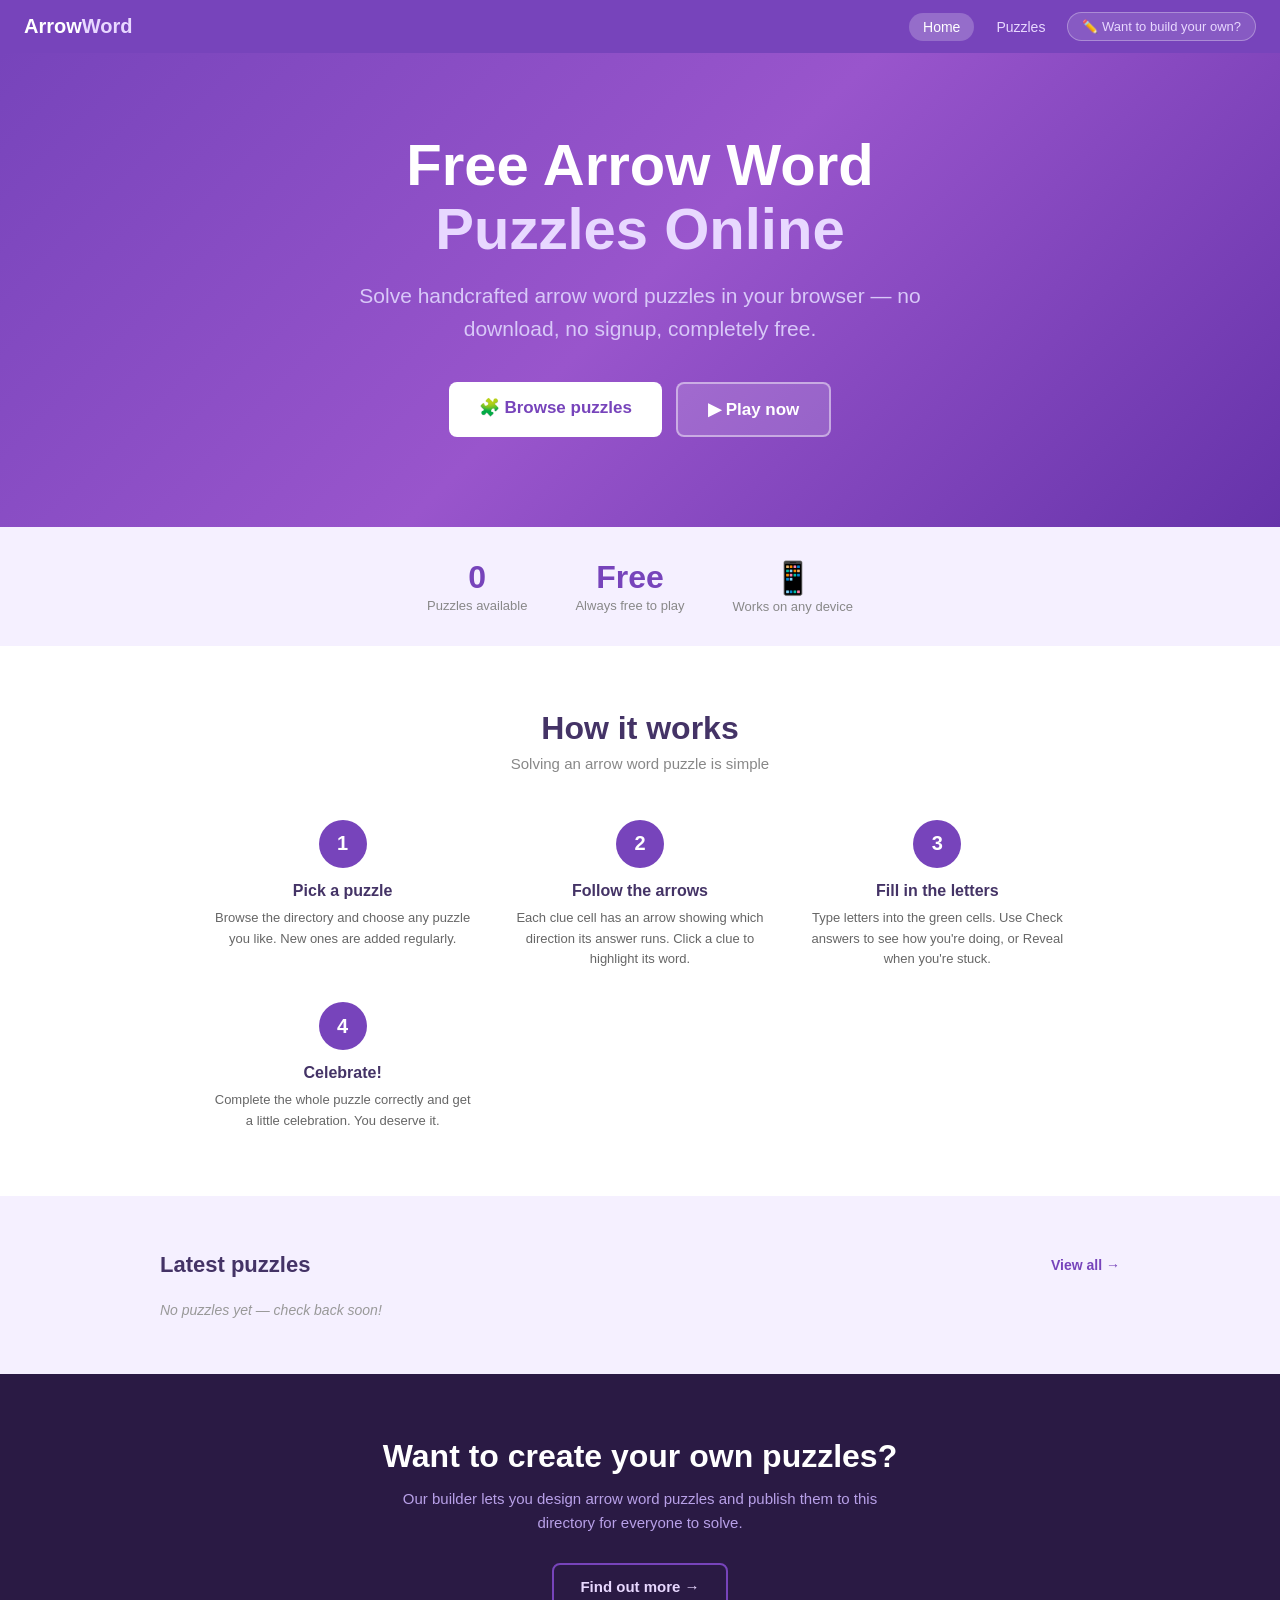
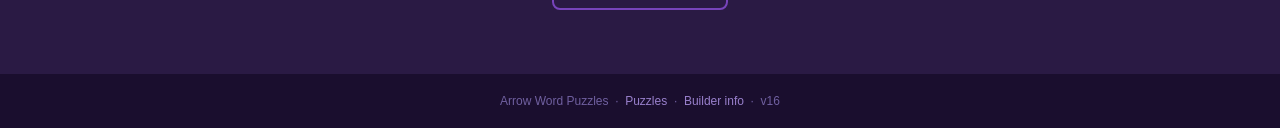
==== index.html @ bbbed2dd "Add files via upload" ====
<!DOCTYPE html>
<html lang="en">
<head>
<meta charset="UTF-8">
<meta name="viewport" content="width=device-width, initial-scale=1.0">
<title>Arrow Word Puzzles — Free Online Puzzles to Solve</title>
<!-- Arrow Word Puzzles v16 - Public home page, solver focused -->
<style>
*{box-sizing:border-box;margin:0;padding:0}
body{font-family:Arial,sans-serif;background:#fff;color:#222;min-height:100vh}
nav{background:#7744bb;color:#fff;padding:12px 24px;display:flex;align-items:center;justify-content:space-between;gap:12px;flex-wrap:wrap}
.nav-brand{font-size:20px;font-weight:700;text-decoration:none;color:#fff}
.nav-brand span{color:#e8d8ff}
.nav-links{display:flex;gap:8px;flex-wrap:wrap;align-items:center}
.nav-links a{color:#e8d8ff;text-decoration:none;padding:6px 14px;border-radius:20px;font-size:14px;font-weight:500;transition:background .15s}
.nav-links a:hover{background:rgba(255,255,255,0.15)}
.nav-links a.active{background:rgba(255,255,255,0.22);color:#fff}
.nav-links a.nav-builder{background:rgba(255,255,255,0.12);border:1px solid rgba(255,255,255,0.3);color:#e8d8ff;font-size:13px}
.nav-links a.nav-builder:hover{background:rgba(255,255,255,0.22)}

/* Hero */
.hero{background:linear-gradient(135deg,#7744bb 0%,#9955cc 50%,#6633aa 100%);color:#fff;padding:80px 24px 90px;text-align:center}
.hero h1{font-size:clamp(30px,6vw,58px);font-weight:700;margin-bottom:18px;line-height:1.1}
.hero h1 span{color:#e8d8ff}
.hero-sub{font-size:clamp(16px,2.5vw,21px);color:#d8c8f8;max-width:580px;margin:0 auto 36px;line-height:1.6}
.hero-btns{display:flex;gap:14px;justify-content:center;flex-wrap:wrap}
.btn{display:inline-block;padding:15px 30px;border-radius:8px;font-size:17px;font-weight:600;text-decoration:none;cursor:pointer;border:none;transition:transform .12s,box-shadow .12s}
.btn:hover{transform:translateY(-2px);box-shadow:0 6px 20px rgba(0,0,0,0.2)}
.btn-primary{background:#fff;color:#7744bb}
.btn-secondary{background:rgba(255,255,255,0.15);color:#fff;border:2px solid rgba(255,255,255,0.45)}
.btn-secondary:hover{background:rgba(255,255,255,0.25)}

/* Stats strip */
.stats{background:#f5f0ff;padding:32px 24px;display:flex;justify-content:center;gap:48px;flex-wrap:wrap}
.stat{text-align:center}
.stat-num{font-size:32px;font-weight:700;color:#7744bb}
.stat-label{font-size:13px;color:#888;margin-top:2px}

/* How it works */
.how{padding:64px 24px;background:#fff}
.section-title{text-align:center;font-size:clamp(22px,4vw,32px);font-weight:700;color:#443366;margin-bottom:8px}
.section-sub{text-align:center;font-size:15px;color:#888;margin-bottom:48px}
.steps{display:grid;grid-template-columns:repeat(auto-fit,minmax(200px,1fr));gap:32px;max-width:860px;margin:0 auto}
.step{text-align:center}
.step-num{width:48px;height:48px;background:#7744bb;color:#fff;border-radius:50%;font-size:20px;font-weight:700;display:flex;align-items:center;justify-content:center;margin:0 auto 14px}
.step h3{font-size:16px;font-weight:700;color:#443366;margin-bottom:8px}
.step p{font-size:13px;color:#666;line-height:1.6}

/* Recent puzzles */
.recent{padding:56px 24px;background:#f5f0ff}
.recent-inner{max-width:960px;margin:0 auto}
.recent-header{display:flex;align-items:center;justify-content:space-between;margin-bottom:24px;flex-wrap:wrap;gap:8px}
.recent-header h2{font-size:22px;font-weight:700;color:#443366}
.recent-header a{color:#7744bb;font-size:14px;font-weight:600;text-decoration:none}
.recent-header a:hover{text-decoration:underline}
.puzzle-strip{display:grid;grid-template-columns:repeat(auto-fill,minmax(210px,1fr));gap:16px}
.puzzle-card{background:#fff;border:1px solid #e0d8f0;border-radius:10px;padding:18px;display:flex;flex-direction:column;gap:10px;cursor:pointer;transition:box-shadow .15s,transform .12s;text-decoration:none;color:inherit}
.puzzle-card:hover{box-shadow:0 4px 16px rgba(119,68,187,0.15);transform:translateY(-2px)}
.puzzle-card-title{font-size:15px;font-weight:700;color:#443366;line-height:1.3}
.puzzle-card-meta{font-size:11px;color:#aaa}
.puzzle-card-size{font-size:11px;color:#888;background:#f0ecff;display:inline-block;padding:2px 8px;border-radius:4px;align-self:flex-start}
.puzzle-card-btn{margin-top:auto;background:#7744bb;color:#fff;border:none;border-radius:6px;padding:9px;font-size:13px;font-weight:600;text-align:center}
.loading{color:#aaa;font-style:italic;font-size:14px;padding:16px 0}

/* Builder promo section */
.builder-promo{background:#2a1a44;color:#fff;padding:64px 24px;text-align:center}
.builder-promo h2{font-size:clamp(22px,4vw,32px);font-weight:700;margin-bottom:12px}
.builder-promo p{font-size:15px;color:#b8a0e8;margin-bottom:28px;max-width:500px;margin-left:auto;margin-right:auto;line-height:1.6}
.btn-ghost{background:transparent;color:#e8d8ff;border:2px solid #7744bb;border-radius:8px;padding:13px 26px;font-size:15px;font-weight:600;text-decoration:none;display:inline-block;transition:background .15s}
.btn-ghost:hover{background:#7744bb}

/* Footer */
footer{background:#1a0e2e;color:#7060a0;text-align:center;padding:20px;font-size:12px}
footer a{color:#9980cc;text-decoration:none}
footer a:hover{text-decoration:underline}
</style>
</head>
<body>
<nav>
  <a class="nav-brand" href="index.html">Arrow<span>Word</span></a>
  <div class="nav-links">
    <a href="index.html" class="active">Home</a>
    <a href="directory.html">Puzzles</a>
    <a href="about-builder.html" class="nav-builder">✏️ Want to build your own?</a>
  </div>
</nav>

<!-- Hero -->
<section class="hero">
  <h1>Free Arrow Word<br><span>Puzzles Online</span></h1>
  <p class="hero-sub">Solve handcrafted arrow word puzzles in your browser — no download, no signup, completely free.</p>
  <div class="hero-btns">
    <a href="directory.html" class="btn btn-primary">🧩 Browse puzzles</a>
    <a href="directory.html" class="btn btn-secondary">▶ Play now</a>
  </div>
</section>

<!-- Live stats -->
<div class="stats">
  <div class="stat"><div class="stat-num" id="stat-count">…</div><div class="stat-label">Puzzles available</div></div>
  <div class="stat"><div class="stat-num">Free</div><div class="stat-label">Always free to play</div></div>
  <div class="stat"><div class="stat-num">📱</div><div class="stat-label">Works on any device</div></div>
</div>

<!-- How it works -->
<section class="how">
  <div class="section-title">How it works</div>
  <div class="section-sub">Solving an arrow word puzzle is simple</div>
  <div class="steps">
    <div class="step">
      <div class="step-num">1</div>
      <h3>Pick a puzzle</h3>
      <p>Browse the directory and choose any puzzle you like. New ones are added regularly.</p>
    </div>
    <div class="step">
      <div class="step-num">2</div>
      <h3>Follow the arrows</h3>
      <p>Each clue cell has an arrow showing which direction its answer runs. Click a clue to highlight its word.</p>
    </div>
    <div class="step">
      <div class="step-num">3</div>
      <h3>Fill in the letters</h3>
      <p>Type letters into the green cells. Use Check answers to see how you're doing, or Reveal when you're stuck.</p>
    </div>
    <div class="step">
      <div class="step-num">4</div>
      <h3>Celebrate!</h3>
      <p>Complete the whole puzzle correctly and get a little celebration. You deserve it.</p>
    </div>
  </div>
</section>

<!-- Recent puzzles -->
<section class="recent">
  <div class="recent-inner">
    <div class="recent-header">
      <h2>Latest puzzles</h2>
      <a href="directory.html">View all →</a>
    </div>
    <div class="puzzle-strip" id="recent-strip">
      <div class="loading">Loading puzzles…</div>
    </div>
  </div>
</section>

<!-- Builder promo -->
<section class="builder-promo">
  <h2>Want to create your own puzzles?</h2>
  <p>Our builder lets you design arrow word puzzles and publish them to this directory for everyone to solve.</p>
  <a href="about-builder.html" class="btn-ghost">Find out more →</a>
</section>

<footer>
  <p>Arrow Word Puzzles &nbsp;·&nbsp; <a href="directory.html">Puzzles</a> &nbsp;·&nbsp; <a href="about-builder.html">Builder info</a> &nbsp;·&nbsp; v16</p>
</footer>

<script src="cloud-storage.js"></script>
<script>
function escHtml(s){return String(s).replace(/&/g,'&amp;').replace(/</g,'&lt;').replace(/>/g,'&gt;');}

async function loadRecent(){
  const strip=document.getElementById('recent-strip');
  try{
    const list=await cloudGetPuzzles();
    document.getElementById('stat-count').textContent=list.length||'0';
    const recent=list.slice(0,4);
    if(!recent.length){
      strip.innerHTML='<div style="color:#999;font-style:italic;font-size:14px">No puzzles yet — check back soon!</div>';
      return;
    }
    strip.innerHTML=recent.map(p=>`
      <a class="puzzle-card" href="directory.html?id=${p.id}">
        <div class="puzzle-card-title">${escHtml(p.title)}</div>
        <div class="puzzle-card-meta">Published ${p.publishedAt}</div>
        ${p.cols&&p.rows?`<div class="puzzle-card-size">${p.cols}×${p.rows} grid</div>`:''}
        <div class="puzzle-card-btn">Solve →</div>
      </a>`).join('');
  }catch(e){
    strip.innerHTML='<div style="color:#aaa;font-size:13px">Could not load puzzles right now.</div>';
    document.getElementById('stat-count').textContent='?';
  }
}
loadRecent();
</script>
</body>
</html>
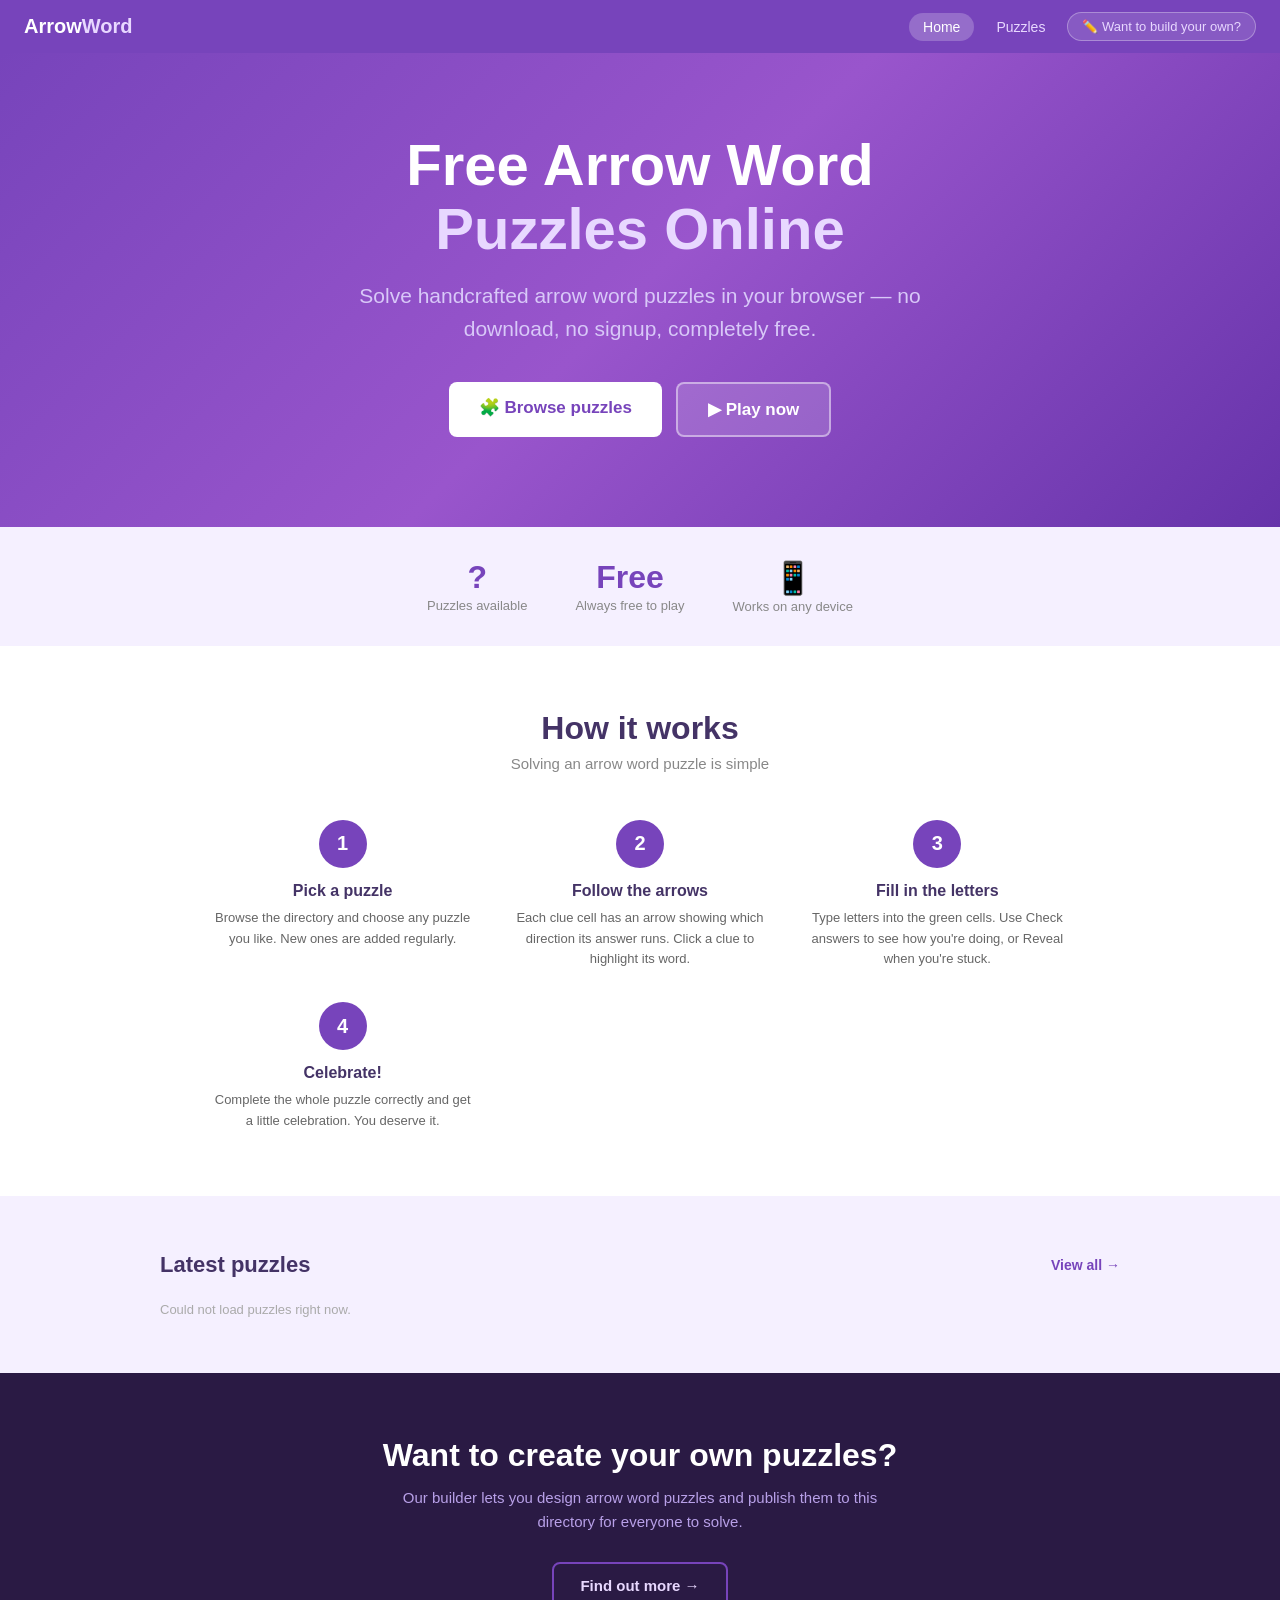
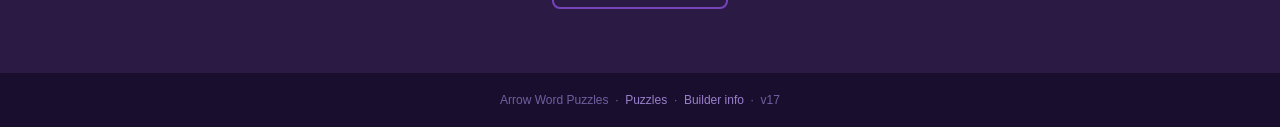
==== commit 1dddc087: "Add files via upload" ====
--- a/index.html
+++ b/index.html
@@ -4,7 +4,7 @@
 <meta charset="UTF-8">
 <meta name="viewport" content="width=device-width, initial-scale=1.0">
 <title>Arrow Word Puzzles — Free Online Puzzles to Solve</title>
-<!-- Arrow Word Puzzles v16 - Public home page, solver focused -->
+<!-- Arrow Word Puzzles v17 - Public home page, solver focused -->
 <style>
 *{box-sizing:border-box;margin:0;padding:0}
 body{font-family:Arial,sans-serif;background:#fff;color:#222;min-height:100vh}
@@ -151,7 +151,7 @@
 </section>
 
 <footer>
-  <p>Arrow Word Puzzles &nbsp;·&nbsp; <a href="directory.html">Puzzles</a> &nbsp;·&nbsp; <a href="about-builder.html">Builder info</a> &nbsp;·&nbsp; v16</p>
+  <p>Arrow Word Puzzles &nbsp;·&nbsp; <a href="directory.html">Puzzles</a> &nbsp;·&nbsp; <a href="about-builder.html">Builder info</a> &nbsp;·&nbsp; v17</p>
 </footer>
 
 <script src="cloud-storage.js"></script>
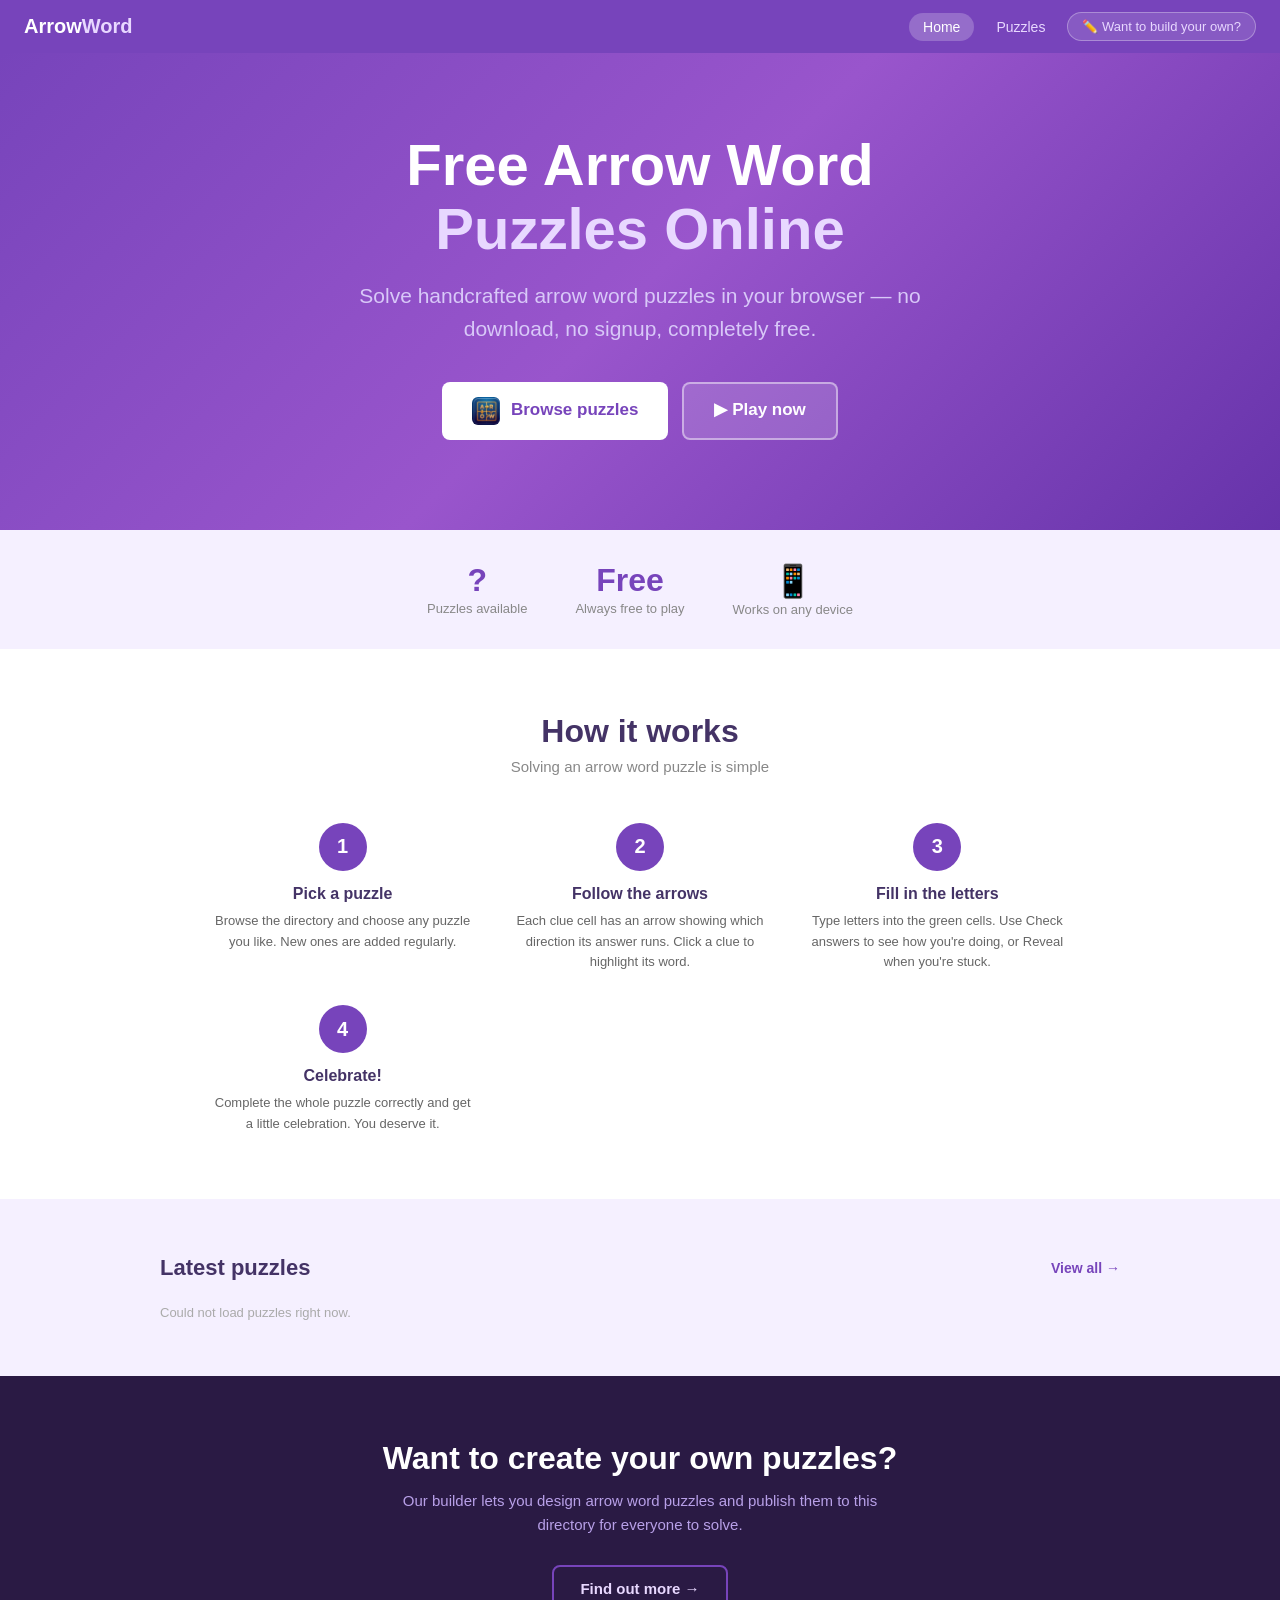
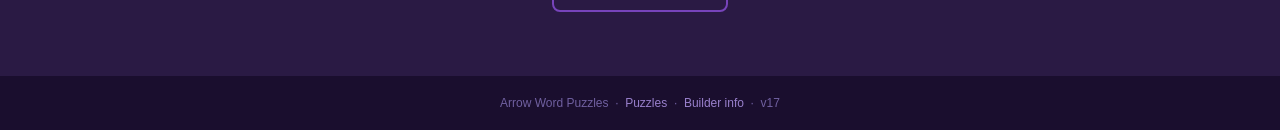
==== commit 72eb29bc: "Add files via upload" ====
--- a/index.html
+++ b/index.html
@@ -2,7 +2,12 @@
 <html lang="en">
 <head>
 <meta charset="UTF-8">
+  <meta http-equiv="Cache-Control" content="no-cache, no-store, must-revalidate">
+  <meta http-equiv="Pragma" content="no-cache">
+  <meta http-equiv="Expires" content="0">
 <meta name="viewport" content="width=device-width, initial-scale=1.0">
+<link rel="icon" type="image/png" href="favicon.png">
+<link rel="apple-touch-icon" href="favicon.png">
 <title>Arrow Word Puzzles — Free Online Puzzles to Solve</title>
 <!-- Arrow Word Puzzles v17 - Public home page, solver focused -->
 <style>
@@ -90,7 +95,7 @@
   <h1>Free Arrow Word<br><span>Puzzles Online</span></h1>
   <p class="hero-sub">Solve handcrafted arrow word puzzles in your browser — no download, no signup, completely free.</p>
   <div class="hero-btns">
-    <a href="directory.html" class="btn btn-primary">🧩 Browse puzzles</a>
+    <a href="directory.html" class="btn btn-primary"><img src="favicon.png" style="width:28px;height:28px;border-radius:6px;vertical-align:middle;margin-right:6px;object-fit:cover"> Browse puzzles</a>
     <a href="directory.html" class="btn btn-secondary">▶ Play now</a>
   </div>
 </section>
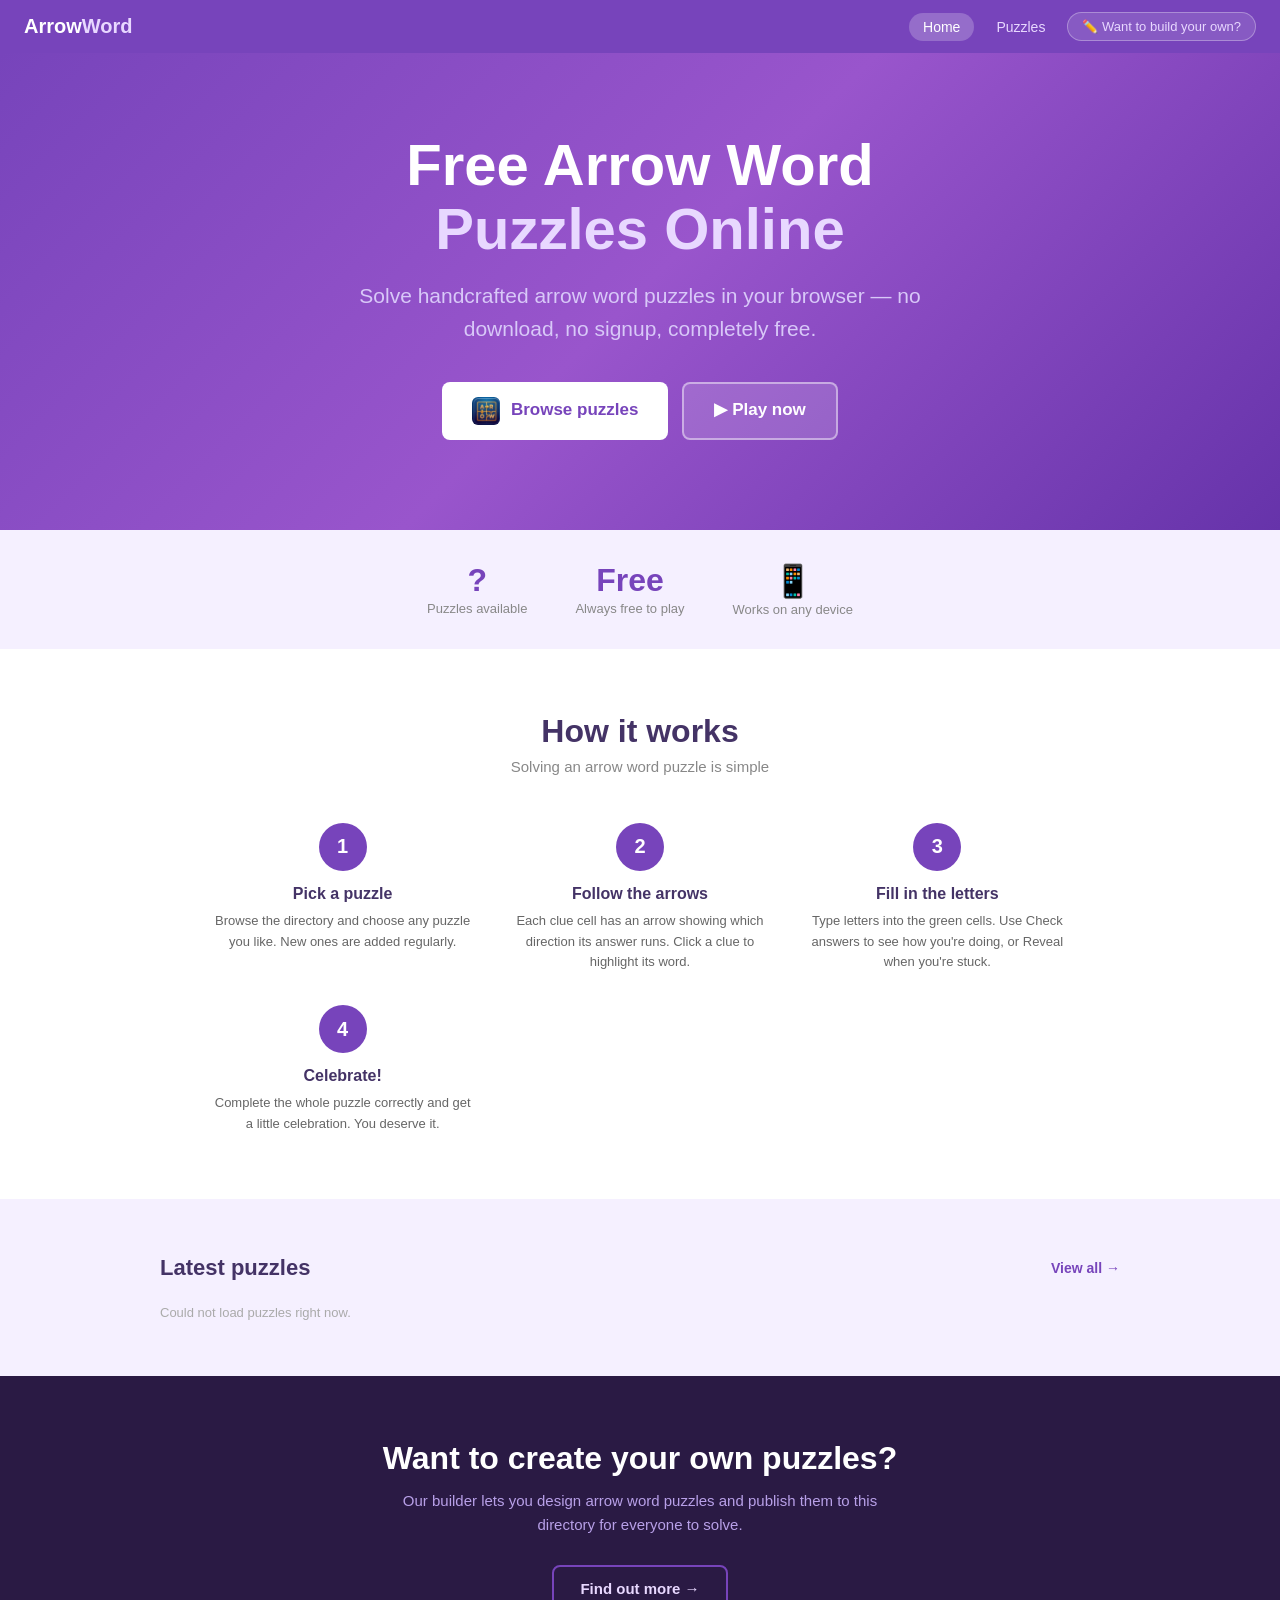
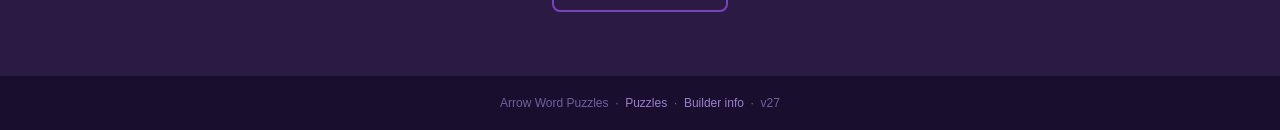
==== commit 42b5f84a: "Add files via upload" ====
--- a/index.html
+++ b/index.html
@@ -9,7 +9,15 @@
 <link rel="icon" type="image/png" href="favicon.png">
 <link rel="apple-touch-icon" href="favicon.png">
 <title>Arrow Word Puzzles — Free Online Puzzles to Solve</title>
-<!-- Arrow Word Puzzles v17 - Public home page, solver focused -->
+<script src="site-banner.js?v=27"></script>
+<!--
+  Arrow Word Puzzles — Home page
+  CURRENT VERSION: v27
+  CHANGELOG:
+  v27 - Recent-puzzle cards open the new solver page (solver.html).
+        Shows a TEST SITE banner on the staging address (site-banner.js).
+  v17 - Public home page, solver focused.
+-->
 <style>
 *{box-sizing:border-box;margin:0;padding:0}
 body{font-family:Arial,sans-serif;background:#fff;color:#222;min-height:100vh}
@@ -156,7 +164,7 @@
 </section>
 
 <footer>
-  <p>Arrow Word Puzzles &nbsp;·&nbsp; <a href="directory.html">Puzzles</a> &nbsp;·&nbsp; <a href="about-builder.html">Builder info</a> &nbsp;·&nbsp; v17</p>
+  <p>Arrow Word Puzzles &nbsp;·&nbsp; <a href="directory.html">Puzzles</a> &nbsp;·&nbsp; <a href="about-builder.html">Builder info</a> &nbsp;·&nbsp; v27</p>
 </footer>
 
 <script src="cloud-storage.js"></script>
@@ -174,7 +182,7 @@
       return;
     }
     strip.innerHTML=recent.map(p=>`
-      <a class="puzzle-card" href="directory.html?id=${p.id}">
+      <a class="puzzle-card" href="solver.html?id=${p.id}">
         <div class="puzzle-card-title">${escHtml(p.title)}</div>
         <div class="puzzle-card-meta">Published ${p.publishedAt}</div>
         ${p.cols&&p.rows?`<div class="puzzle-card-size">${p.cols}×${p.rows} grid</div>`:''}
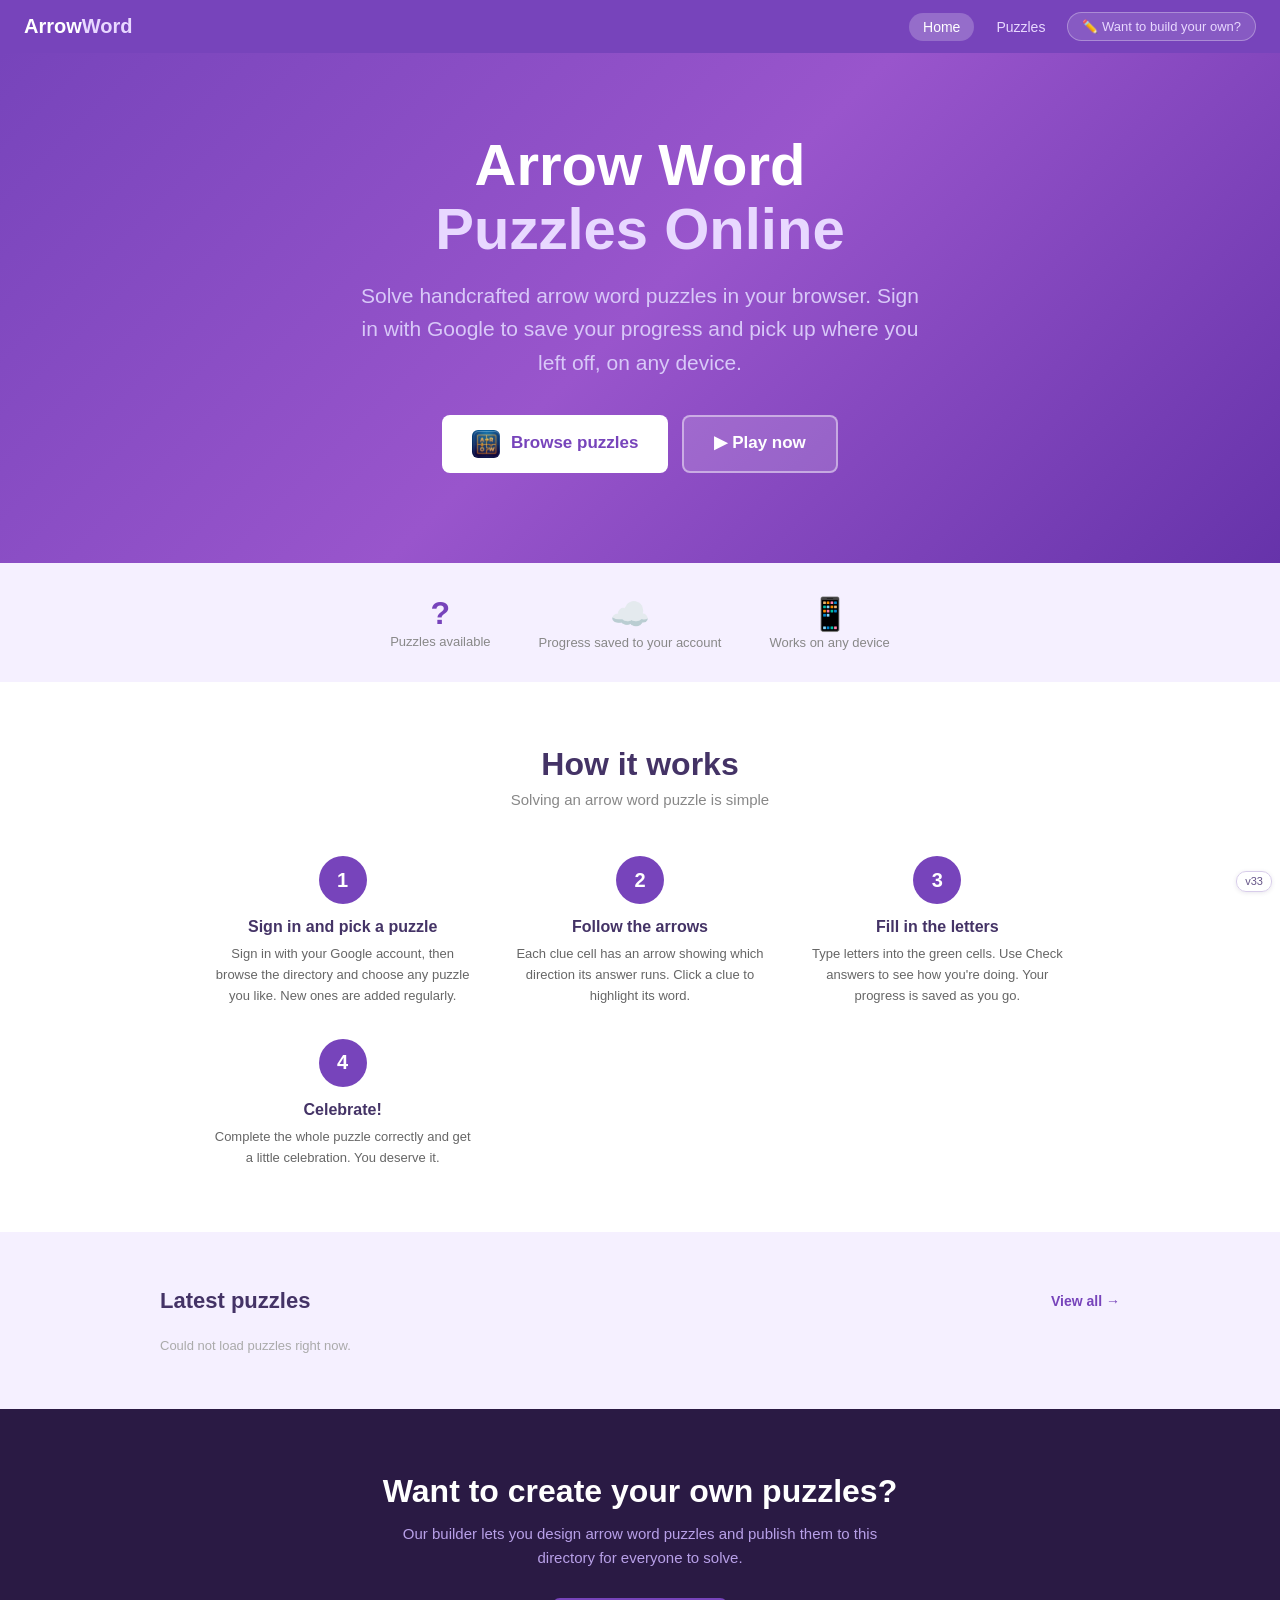
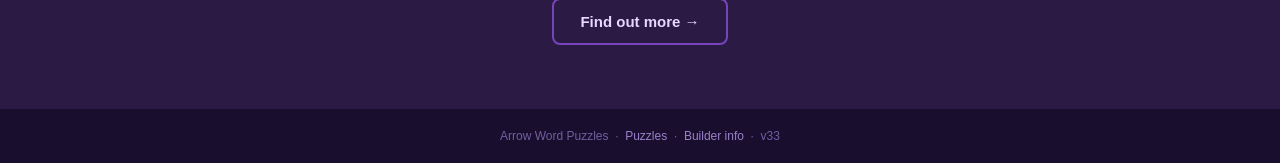
==== commit ad3735a1: "Add files via upload" ====
--- a/index.html
+++ b/index.html
@@ -8,12 +8,18 @@
 <meta name="viewport" content="width=device-width, initial-scale=1.0">
 <link rel="icon" type="image/png" href="favicon.png">
 <link rel="apple-touch-icon" href="favicon.png">
-<title>Arrow Word Puzzles — Free Online Puzzles to Solve</title>
-<script src="site-banner.js?v=27"></script>
+<title>Arrow Word Puzzles — Online Puzzles to Solve</title>
+<meta name="aw-version" content="v33">
+<script src="site-banner.js?v=33"></script>
 <!--
   Arrow Word Puzzles — Home page
-  CURRENT VERSION: v27
+  CURRENT VERSION: v33
   CHANGELOG:
+  v33 - Shows its version number in the bottom-right corner (click it for
+        details and to check for a newer upload).
+  v31 - Removed "free" and "no signup" wording; the page now explains that
+        solvers sign in with Google to save their progress. Removed the
+        outdated mention of Reveal. Loads only puzzle titles, not whole puzzles.
   v27 - Recent-puzzle cards open the new solver page (solver.html).
         Shows a TEST SITE banner on the staging address (site-banner.js).
   v17 - Public home page, solver focused.
@@ -100,8 +106,8 @@
 
 <!-- Hero -->
 <section class="hero">
-  <h1>Free Arrow Word<br><span>Puzzles Online</span></h1>
-  <p class="hero-sub">Solve handcrafted arrow word puzzles in your browser — no download, no signup, completely free.</p>
+  <h1>Arrow Word<br><span>Puzzles Online</span></h1>
+  <p class="hero-sub">Solve handcrafted arrow word puzzles in your browser. Sign in with Google to save your progress and pick up where you left off, on any device.</p>
   <div class="hero-btns">
     <a href="directory.html" class="btn btn-primary"><img src="favicon.png" style="width:28px;height:28px;border-radius:6px;vertical-align:middle;margin-right:6px;object-fit:cover"> Browse puzzles</a>
     <a href="directory.html" class="btn btn-secondary">▶ Play now</a>
@@ -111,7 +117,7 @@
 <!-- Live stats -->
 <div class="stats">
   <div class="stat"><div class="stat-num" id="stat-count">…</div><div class="stat-label">Puzzles available</div></div>
-  <div class="stat"><div class="stat-num">Free</div><div class="stat-label">Always free to play</div></div>
+  <div class="stat"><div class="stat-num">☁️</div><div class="stat-label">Progress saved to your account</div></div>
   <div class="stat"><div class="stat-num">📱</div><div class="stat-label">Works on any device</div></div>
 </div>
 
@@ -122,8 +128,8 @@
   <div class="steps">
     <div class="step">
       <div class="step-num">1</div>
-      <h3>Pick a puzzle</h3>
-      <p>Browse the directory and choose any puzzle you like. New ones are added regularly.</p>
+      <h3>Sign in and pick a puzzle</h3>
+      <p>Sign in with your Google account, then browse the directory and choose any puzzle you like. New ones are added regularly.</p>
     </div>
     <div class="step">
       <div class="step-num">2</div>
@@ -133,7 +139,7 @@
     <div class="step">
       <div class="step-num">3</div>
       <h3>Fill in the letters</h3>
-      <p>Type letters into the green cells. Use Check answers to see how you're doing, or Reveal when you're stuck.</p>
+      <p>Type letters into the green cells. Use Check answers to see how you're doing. Your progress is saved as you go.</p>
     </div>
     <div class="step">
       <div class="step-num">4</div>
@@ -164,17 +170,17 @@
 </section>
 
 <footer>
-  <p>Arrow Word Puzzles &nbsp;·&nbsp; <a href="directory.html">Puzzles</a> &nbsp;·&nbsp; <a href="about-builder.html">Builder info</a> &nbsp;·&nbsp; v27</p>
+  <p>Arrow Word Puzzles &nbsp;·&nbsp; <a href="directory.html">Puzzles</a> &nbsp;·&nbsp; <a href="about-builder.html">Builder info</a> &nbsp;·&nbsp; v33</p>
 </footer>
 
-<script src="cloud-storage.js"></script>
+<script src="cloud-storage.js?v=33"></script>
 <script>
 function escHtml(s){return String(s).replace(/&/g,'&amp;').replace(/</g,'&lt;').replace(/>/g,'&gt;');}
 
 async function loadRecent(){
   const strip=document.getElementById('recent-strip');
   try{
-    const list=await cloudGetPuzzles();
+    const list=await cloudGetIndex();   // titles and sizes only — quicker than full puzzles
     document.getElementById('stat-count').textContent=list.length||'0';
     const recent=list.slice(0,4);
     if(!recent.length){
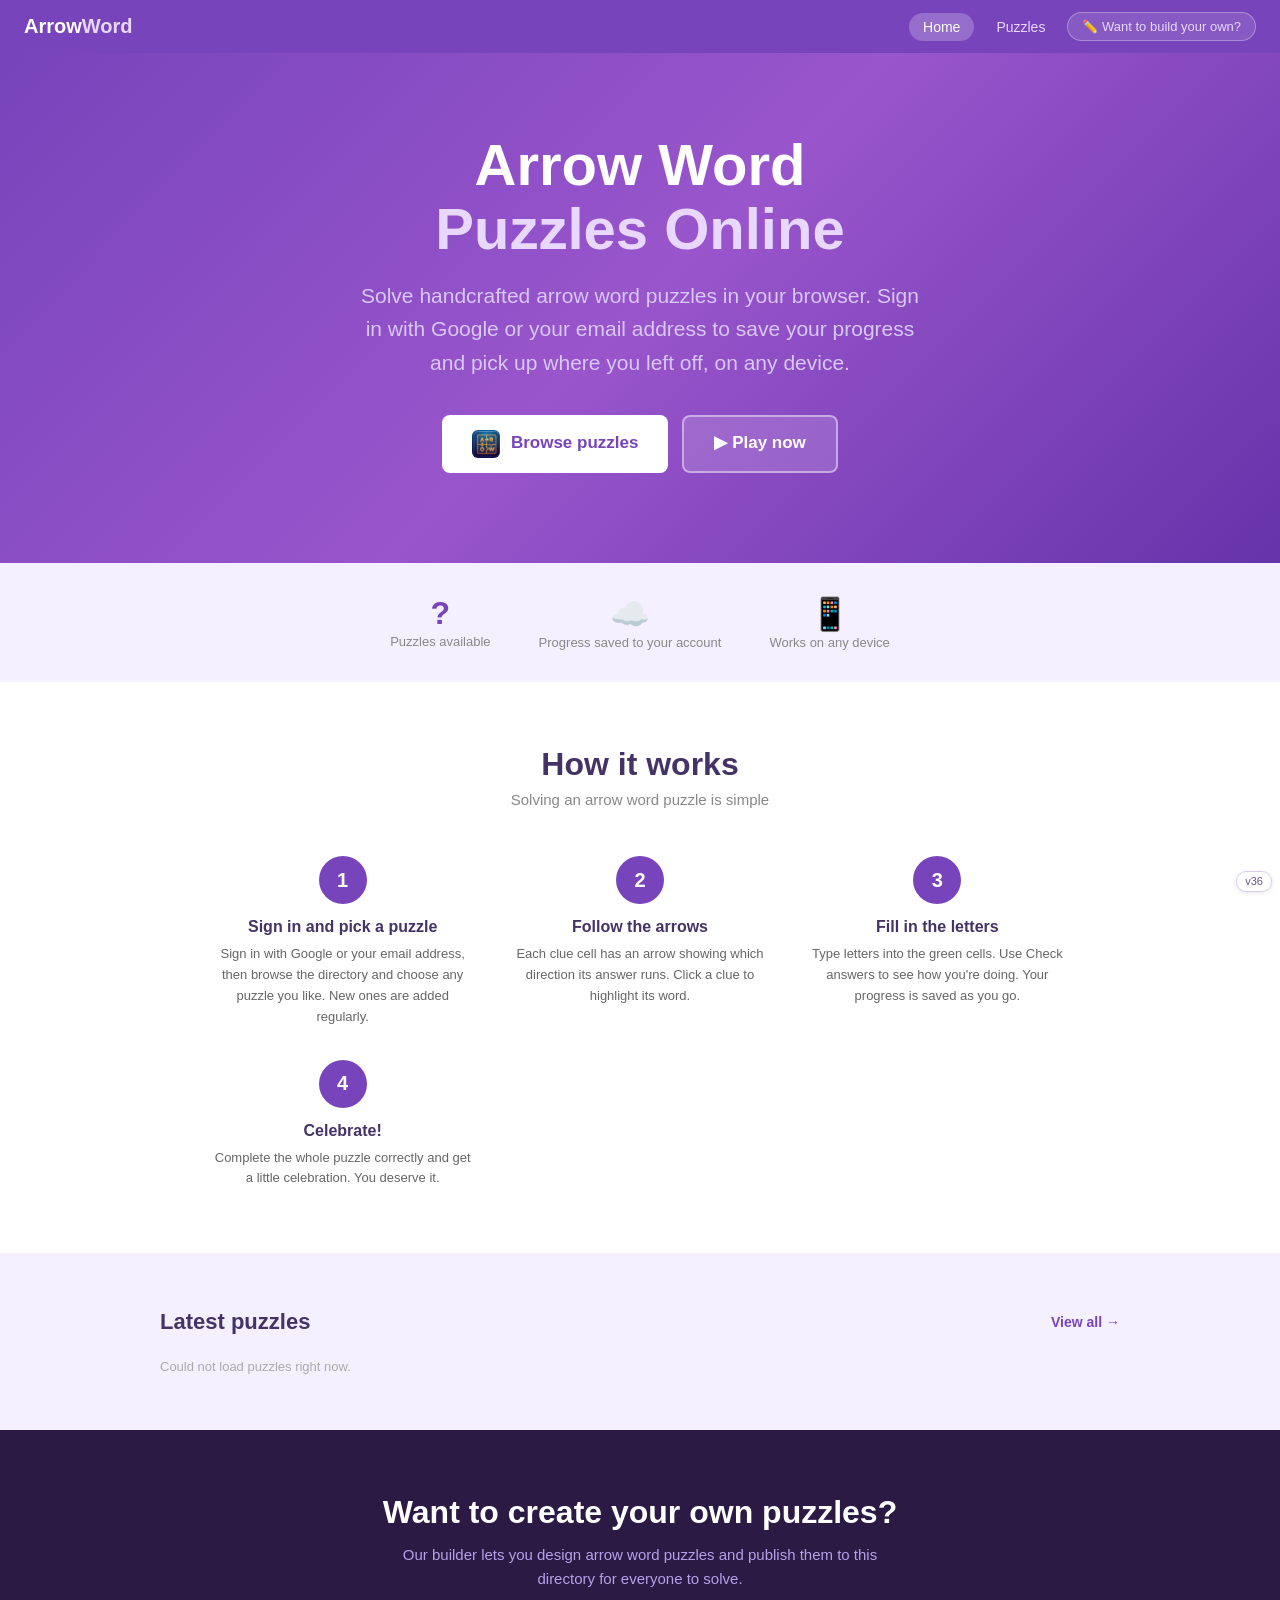
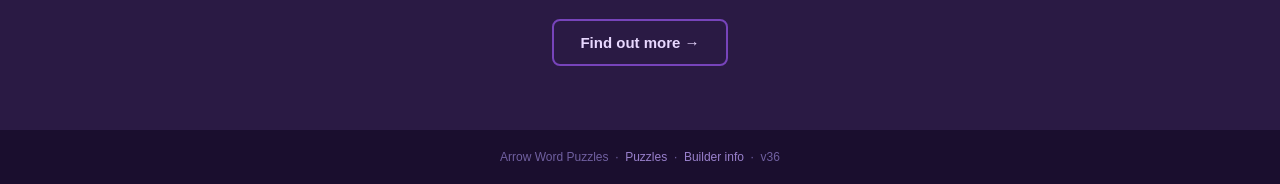
==== commit 798240b2: "Add files via upload" ====
--- a/index.html
+++ b/index.html
@@ -9,12 +9,14 @@
 <link rel="icon" type="image/png" href="favicon.png">
 <link rel="apple-touch-icon" href="favicon.png">
 <title>Arrow Word Puzzles — Online Puzzles to Solve</title>
-<meta name="aw-version" content="v33">
+<meta name="aw-version" content="v36">
 <script src="site-banner.js?v=33"></script>
 <!--
   Arrow Word Puzzles — Home page
-  CURRENT VERSION: v33
+  CURRENT VERSION: v36
   CHANGELOG:
+  v36 - Mentions that solvers can sign in with email as well as Google.
+  v34 - Publish dates are shown in each visitor's own date format.
   v33 - Shows its version number in the bottom-right corner (click it for
         details and to check for a newer upload).
   v31 - Removed "free" and "no signup" wording; the page now explains that
@@ -107,7 +109,7 @@
 <!-- Hero -->
 <section class="hero">
   <h1>Arrow Word<br><span>Puzzles Online</span></h1>
-  <p class="hero-sub">Solve handcrafted arrow word puzzles in your browser. Sign in with Google to save your progress and pick up where you left off, on any device.</p>
+  <p class="hero-sub">Solve handcrafted arrow word puzzles in your browser. Sign in with Google or your email address to save your progress and pick up where you left off, on any device.</p>
   <div class="hero-btns">
     <a href="directory.html" class="btn btn-primary"><img src="favicon.png" style="width:28px;height:28px;border-radius:6px;vertical-align:middle;margin-right:6px;object-fit:cover"> Browse puzzles</a>
     <a href="directory.html" class="btn btn-secondary">▶ Play now</a>
@@ -129,7 +131,7 @@
     <div class="step">
       <div class="step-num">1</div>
       <h3>Sign in and pick a puzzle</h3>
-      <p>Sign in with your Google account, then browse the directory and choose any puzzle you like. New ones are added regularly.</p>
+      <p>Sign in with Google or your email address, then browse the directory and choose any puzzle you like. New ones are added regularly.</p>
     </div>
     <div class="step">
       <div class="step-num">2</div>
@@ -170,10 +172,10 @@
 </section>
 
 <footer>
-  <p>Arrow Word Puzzles &nbsp;·&nbsp; <a href="directory.html">Puzzles</a> &nbsp;·&nbsp; <a href="about-builder.html">Builder info</a> &nbsp;·&nbsp; v33</p>
+  <p>Arrow Word Puzzles &nbsp;·&nbsp; <a href="directory.html">Puzzles</a> &nbsp;·&nbsp; <a href="about-builder.html">Builder info</a> &nbsp;·&nbsp; v36</p>
 </footer>
 
-<script src="cloud-storage.js?v=33"></script>
+<script src="cloud-storage.js?v=34"></script>
 <script>
 function escHtml(s){return String(s).replace(/&/g,'&amp;').replace(/</g,'&lt;').replace(/>/g,'&gt;');}
 
